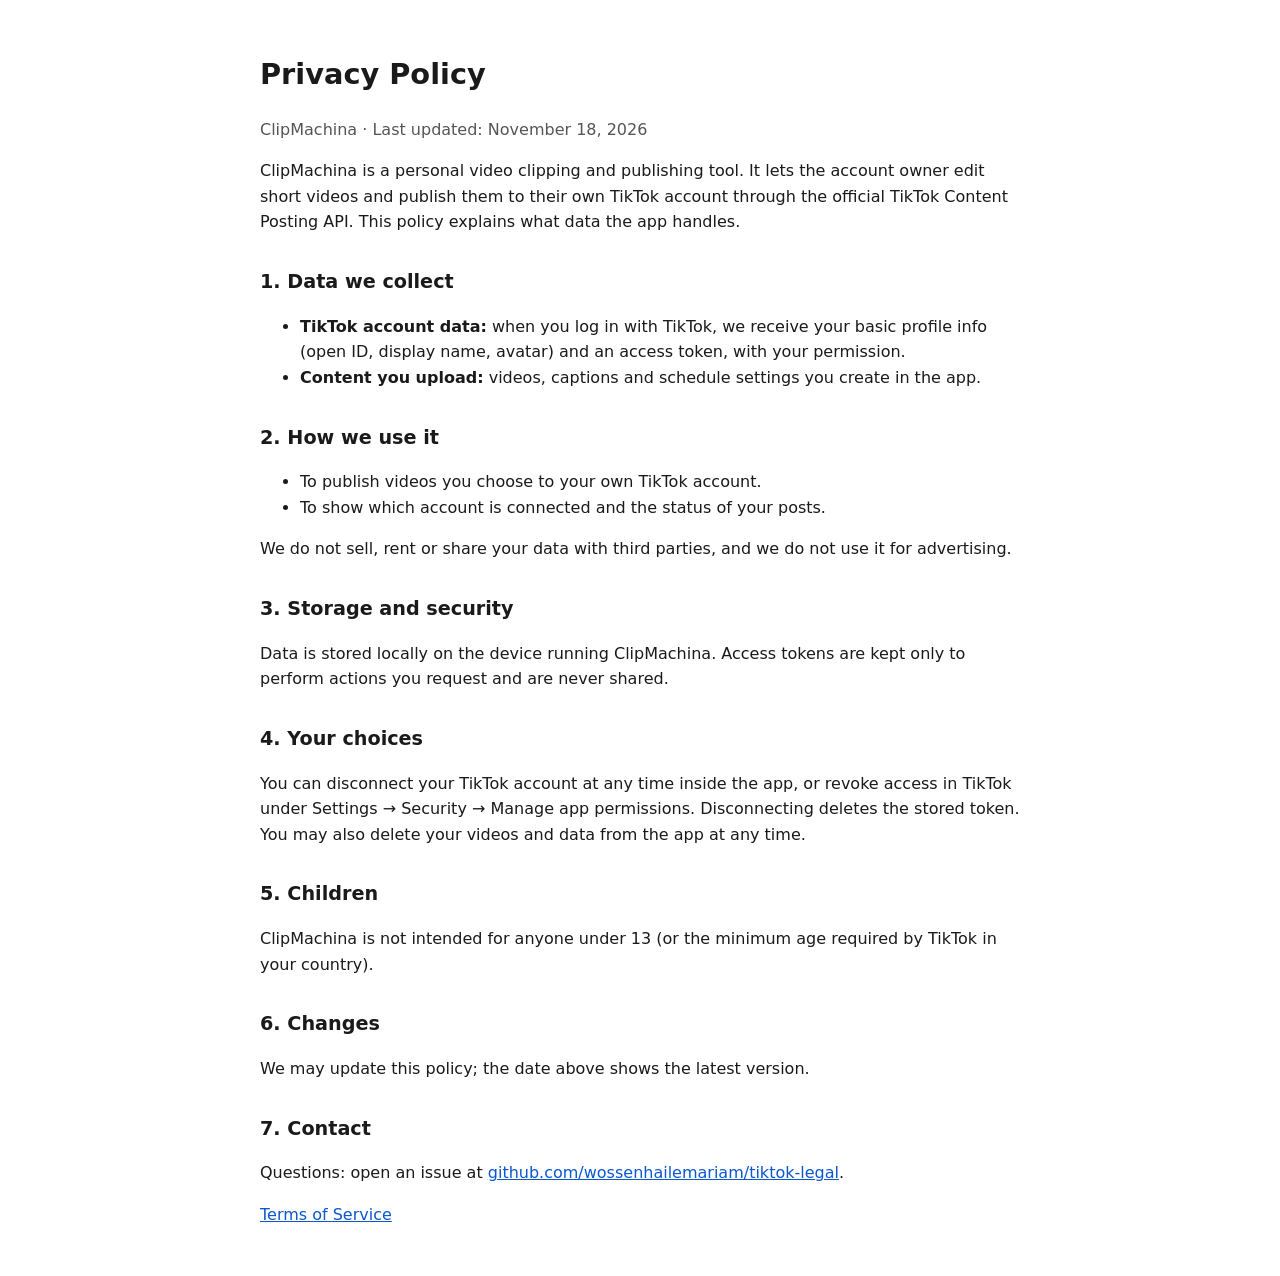
==== privacy.html @ 8a2cac64 "Add privacy and terms pages for Vercel Co-Authored-By: Claude Opus 5.5 <noreply@anthropic.com>" ====
<!doctype html><html lang="en"><head><meta charset="utf-8"><meta name="viewport" content="width=device-width,initial-scale=1"><title>Privacy Policy – ClipMachina</title><style>:root{--bg:#fff;--fg:#1a1a1a;--muted:#555;--link:#0b57d0}@media (prefers-color-scheme:dark){:root{--bg:#111;--fg:#eee;--muted:#aaa;--link:#8ab4f8}}body{background:var(--bg);color:var(--fg);font:16px/1.6 system-ui,sans-serif;max-width:760px;margin:0 auto;padding:32px 16px}h1{font-size:1.8rem}h2{font-size:1.2rem;margin-top:2rem}a{color:var(--link)}.muted{color:var(--muted)}</style></head><body>
<h1>Privacy Policy</h1><p class="muted">ClipMachina · Last updated: November 18, 2026</p>
<p>ClipMachina is a personal video clipping and publishing tool. It lets the account owner edit short videos and publish them to their own TikTok account through the official TikTok Content Posting API. This policy explains what data the app handles.</p>
<h2>1. Data we collect</h2><ul>
<li><b>TikTok account data:</b> when you log in with TikTok, we receive your basic profile info (open ID, display name, avatar) and an access token, with your permission.</li>
<li><b>Content you upload:</b> videos, captions and schedule settings you create in the app.</li></ul>
<h2>2. How we use it</h2><ul>
<li>To publish videos you choose to your own TikTok account.</li>
<li>To show which account is connected and the status of your posts.</li></ul>
<p>We do not sell, rent or share your data with third parties, and we do not use it for advertising.</p>
<h2>3. Storage and security</h2><p>Data is stored locally on the device running ClipMachina. Access tokens are kept only to perform actions you request and are never shared.</p>
<h2>4. Your choices</h2><p>You can disconnect your TikTok account at any time inside the app, or revoke access in TikTok under Settings → Security → Manage app permissions. Disconnecting deletes the stored token. You may also delete your videos and data from the app at any time.</p>
<h2>5. Children</h2><p>ClipMachina is not intended for anyone under 13 (or the minimum age required by TikTok in your country).</p>
<h2>6. Changes</h2><p>We may update this policy; the date above shows the latest version.</p>
<h2>7. Contact</h2><p>Questions: open an issue at <a href="https://github.com/wossenhailemariam/tiktok-legal/issues">github.com/wossenhailemariam/tiktok-legal</a>.</p>
<p><a href="/terms">Terms of Service</a></p></body></html>
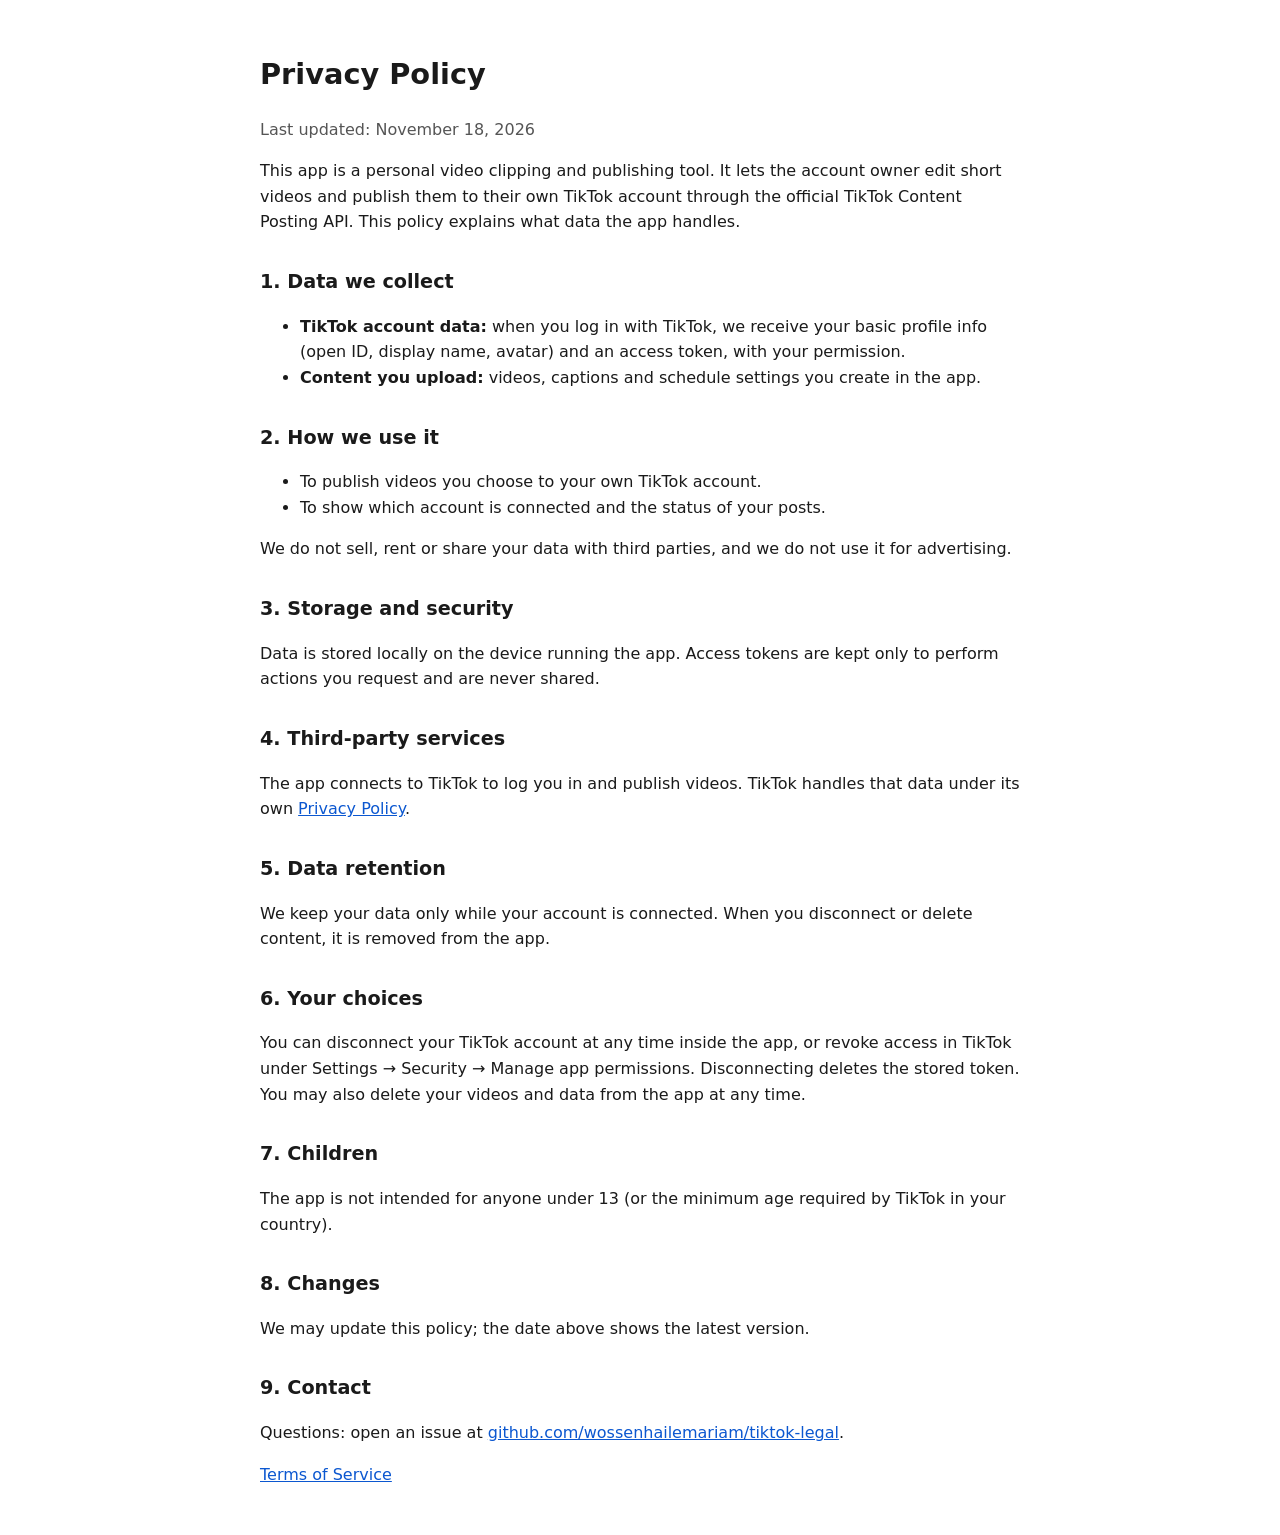
==== commit 867959d1: "Remove app name, add missing legal sections Co-Authored-By: Claude Opus 5.5 <noreply@anthropic.com>" ====
--- a/privacy.html
+++ b/privacy.html
@@ -1,6 +1,6 @@
-<!doctype html><html lang="en"><head><meta charset="utf-8"><meta name="viewport" content="width=device-width,initial-scale=1"><title>Privacy Policy – ClipMachina</title><style>:root{--bg:#fff;--fg:#1a1a1a;--muted:#555;--link:#0b57d0}@media (prefers-color-scheme:dark){:root{--bg:#111;--fg:#eee;--muted:#aaa;--link:#8ab4f8}}body{background:var(--bg);color:var(--fg);font:16px/1.6 system-ui,sans-serif;max-width:760px;margin:0 auto;padding:32px 16px}h1{font-size:1.8rem}h2{font-size:1.2rem;margin-top:2rem}a{color:var(--link)}.muted{color:var(--muted)}</style></head><body>
-<h1>Privacy Policy</h1><p class="muted">ClipMachina · Last updated: November 18, 2026</p>
-<p>ClipMachina is a personal video clipping and publishing tool. It lets the account owner edit short videos and publish them to their own TikTok account through the official TikTok Content Posting API. This policy explains what data the app handles.</p>
+<!doctype html><html lang="en"><head><meta charset="utf-8"><meta name="viewport" content="width=device-width,initial-scale=1"><title>Privacy Policy</title><style>:root{--bg:#fff;--fg:#1a1a1a;--muted:#555;--link:#0b57d0}@media (prefers-color-scheme:dark){:root{--bg:#111;--fg:#eee;--muted:#aaa;--link:#8ab4f8}}body{background:var(--bg);color:var(--fg);font:16px/1.6 system-ui,sans-serif;max-width:760px;margin:0 auto;padding:32px 16px}h1{font-size:1.8rem}h2{font-size:1.2rem;margin-top:2rem}a{color:var(--link)}.muted{color:var(--muted)}</style></head><body>
+<h1>Privacy Policy</h1><p class="muted">Last updated: November 18, 2026</p>
+<p>This app is a personal video clipping and publishing tool. It lets the account owner edit short videos and publish them to their own TikTok account through the official TikTok Content Posting API. This policy explains what data the app handles.</p>
 <h2>1. Data we collect</h2><ul>
 <li><b>TikTok account data:</b> when you log in with TikTok, we receive your basic profile info (open ID, display name, avatar) and an access token, with your permission.</li>
 <li><b>Content you upload:</b> videos, captions and schedule settings you create in the app.</li></ul>
@@ -8,9 +8,11 @@
 <li>To publish videos you choose to your own TikTok account.</li>
 <li>To show which account is connected and the status of your posts.</li></ul>
 <p>We do not sell, rent or share your data with third parties, and we do not use it for advertising.</p>
-<h2>3. Storage and security</h2><p>Data is stored locally on the device running ClipMachina. Access tokens are kept only to perform actions you request and are never shared.</p>
-<h2>4. Your choices</h2><p>You can disconnect your TikTok account at any time inside the app, or revoke access in TikTok under Settings → Security → Manage app permissions. Disconnecting deletes the stored token. You may also delete your videos and data from the app at any time.</p>
-<h2>5. Children</h2><p>ClipMachina is not intended for anyone under 13 (or the minimum age required by TikTok in your country).</p>
-<h2>6. Changes</h2><p>We may update this policy; the date above shows the latest version.</p>
-<h2>7. Contact</h2><p>Questions: open an issue at <a href="https://github.com/wossenhailemariam/tiktok-legal/issues">github.com/wossenhailemariam/tiktok-legal</a>.</p>
+<h2>3. Storage and security</h2><p>Data is stored locally on the device running the app. Access tokens are kept only to perform actions you request and are never shared.</p>
+<h2>4. Third-party services</h2><p>The app connects to TikTok to log you in and publish videos. TikTok handles that data under its own <a href="https://www.tiktok.com/legal/privacy-policy">Privacy Policy</a>.</p>
+<h2>5. Data retention</h2><p>We keep your data only while your account is connected. When you disconnect or delete content, it is removed from the app.</p>
+<h2>6. Your choices</h2><p>You can disconnect your TikTok account at any time inside the app, or revoke access in TikTok under Settings → Security → Manage app permissions. Disconnecting deletes the stored token. You may also delete your videos and data from the app at any time.</p>
+<h2>7. Children</h2><p>The app is not intended for anyone under 13 (or the minimum age required by TikTok in your country).</p>
+<h2>8. Changes</h2><p>We may update this policy; the date above shows the latest version.</p>
+<h2>9. Contact</h2><p>Questions: open an issue at <a href="https://github.com/wossenhailemariam/tiktok-legal/issues">github.com/wossenhailemariam/tiktok-legal</a>.</p>
 <p><a href="/terms">Terms of Service</a></p></body></html>
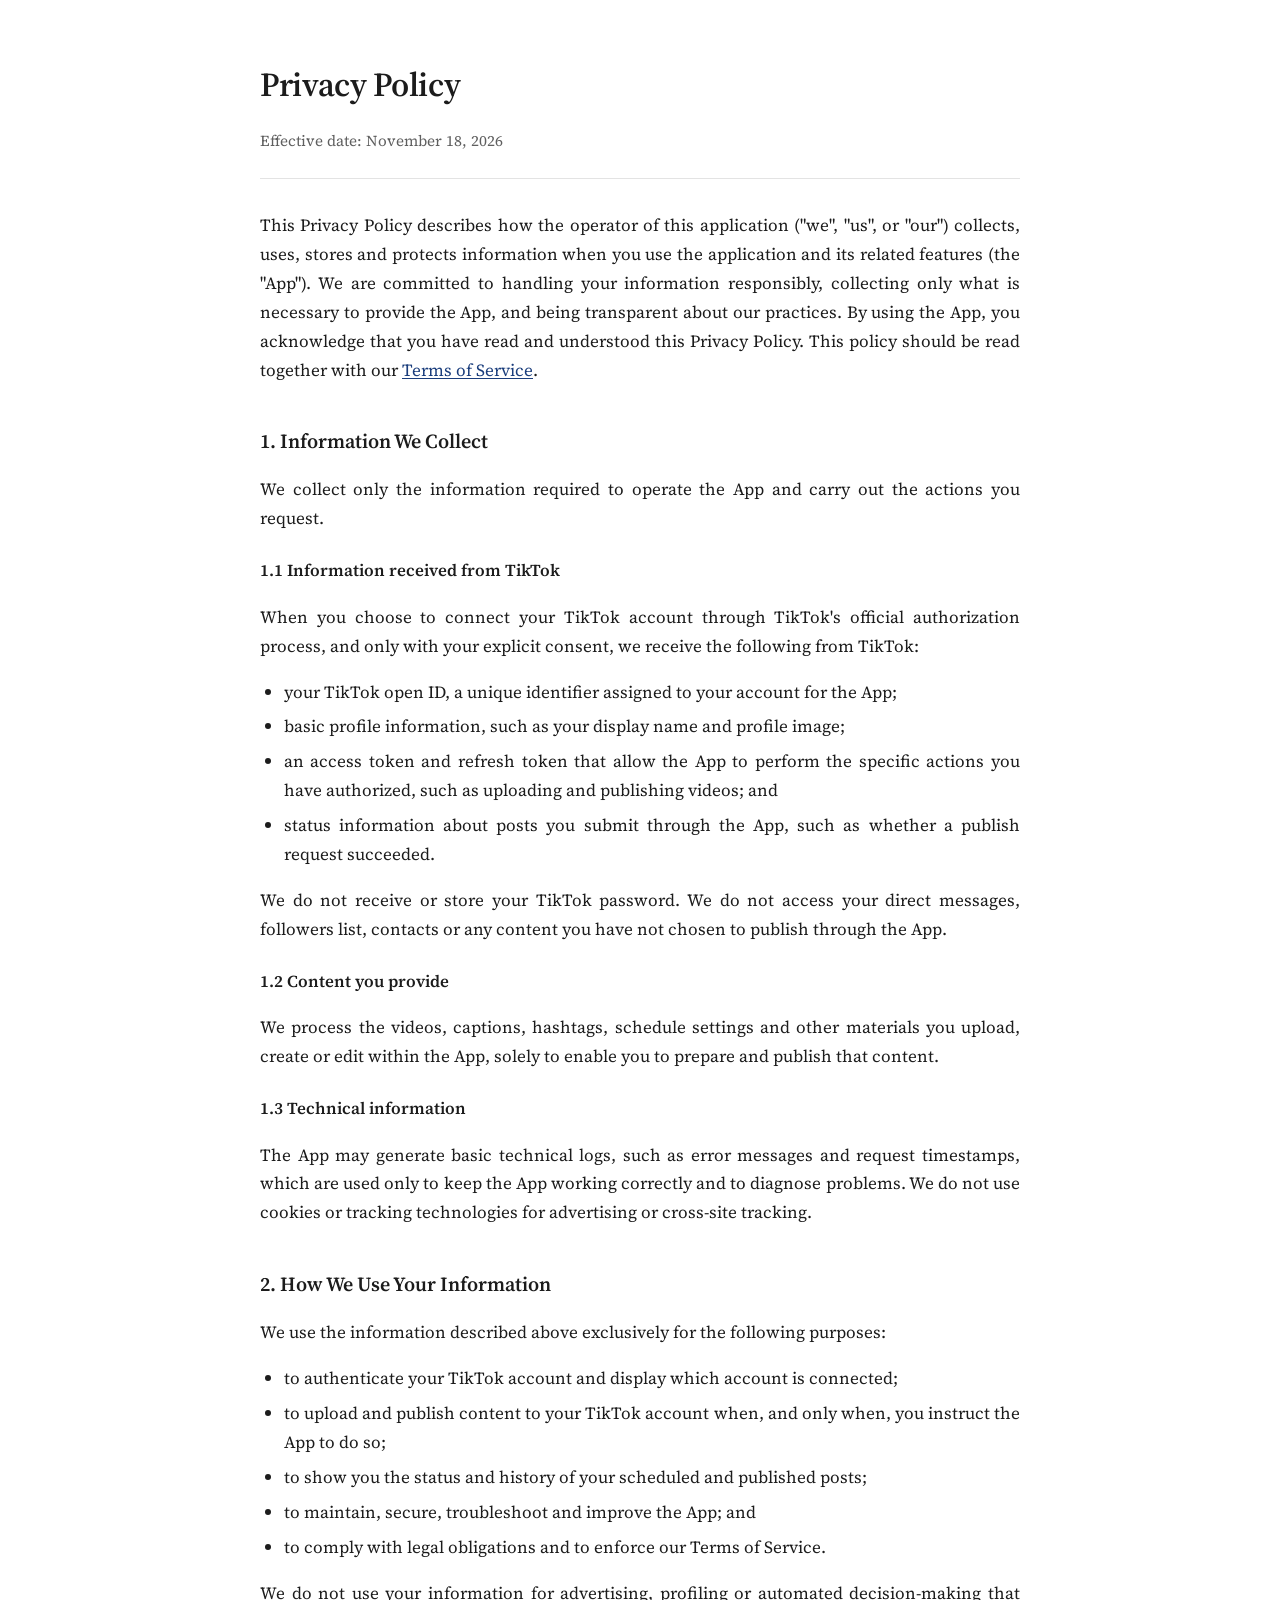
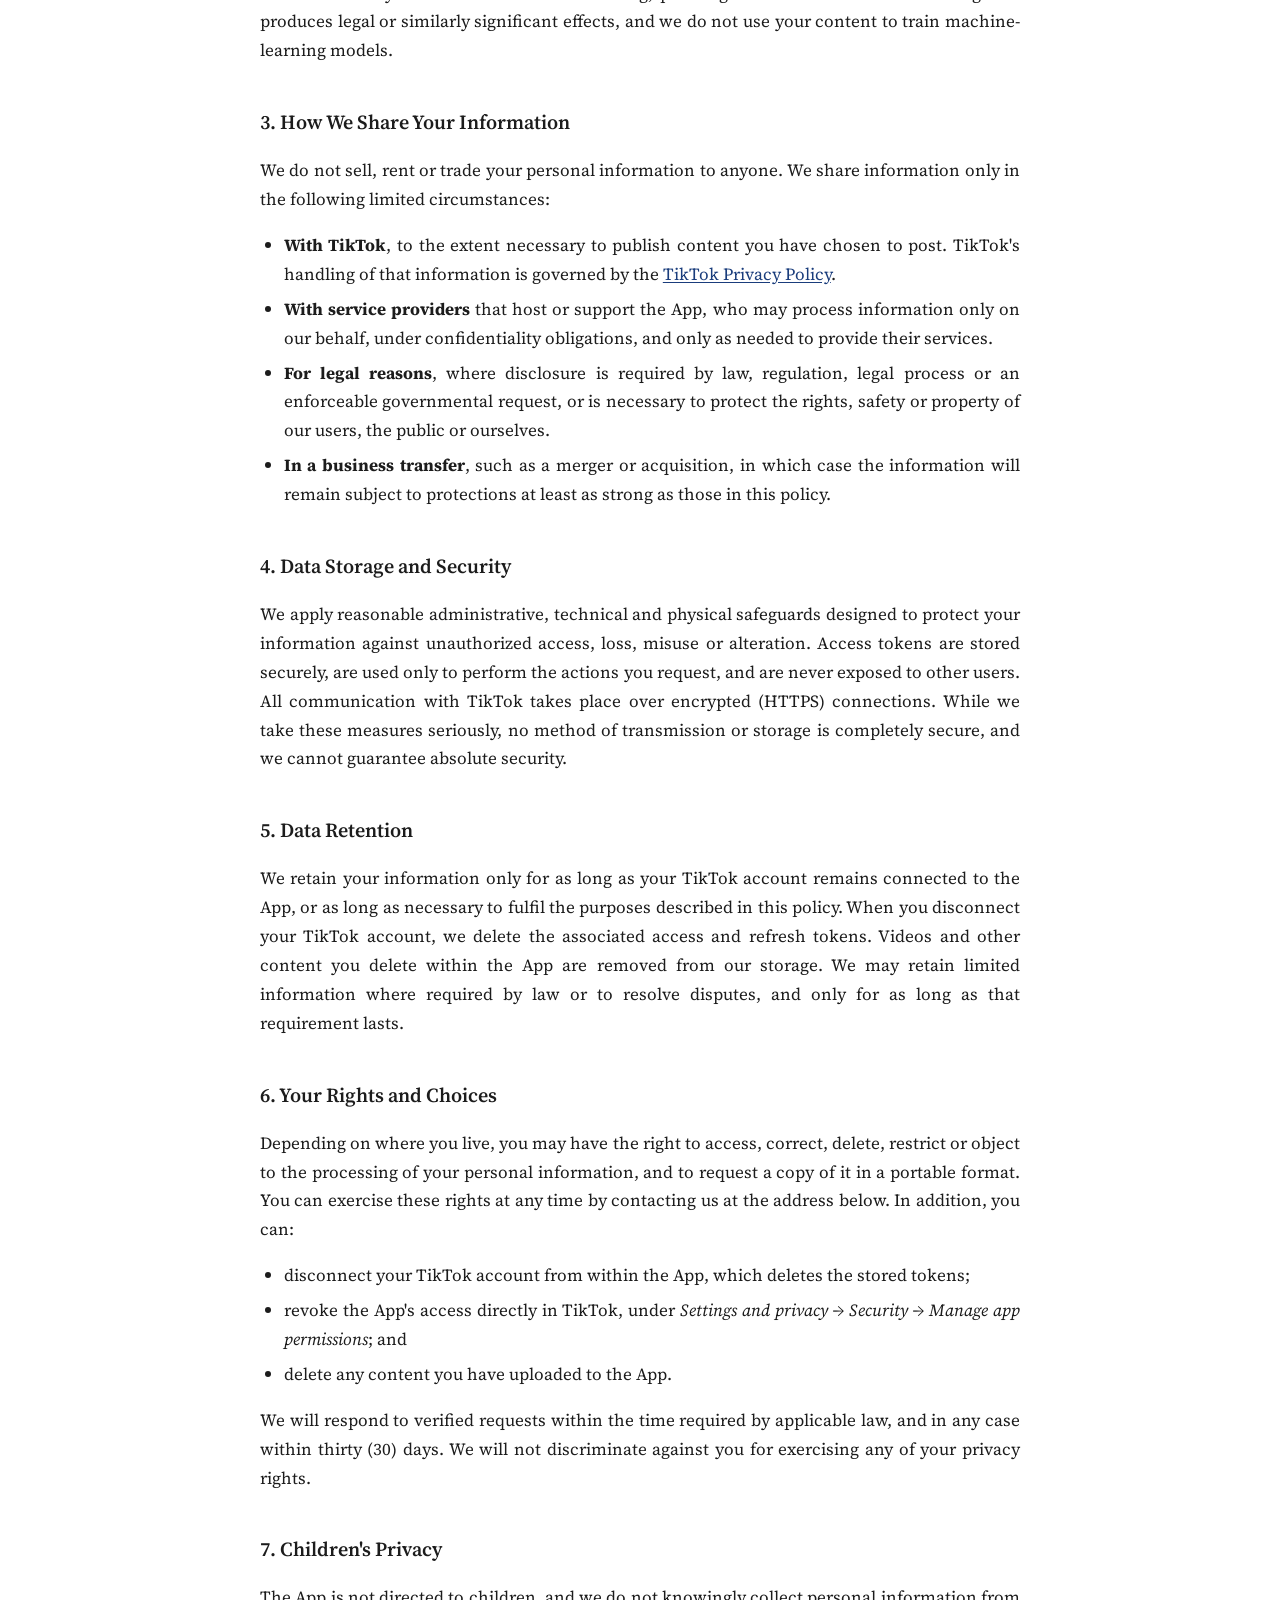
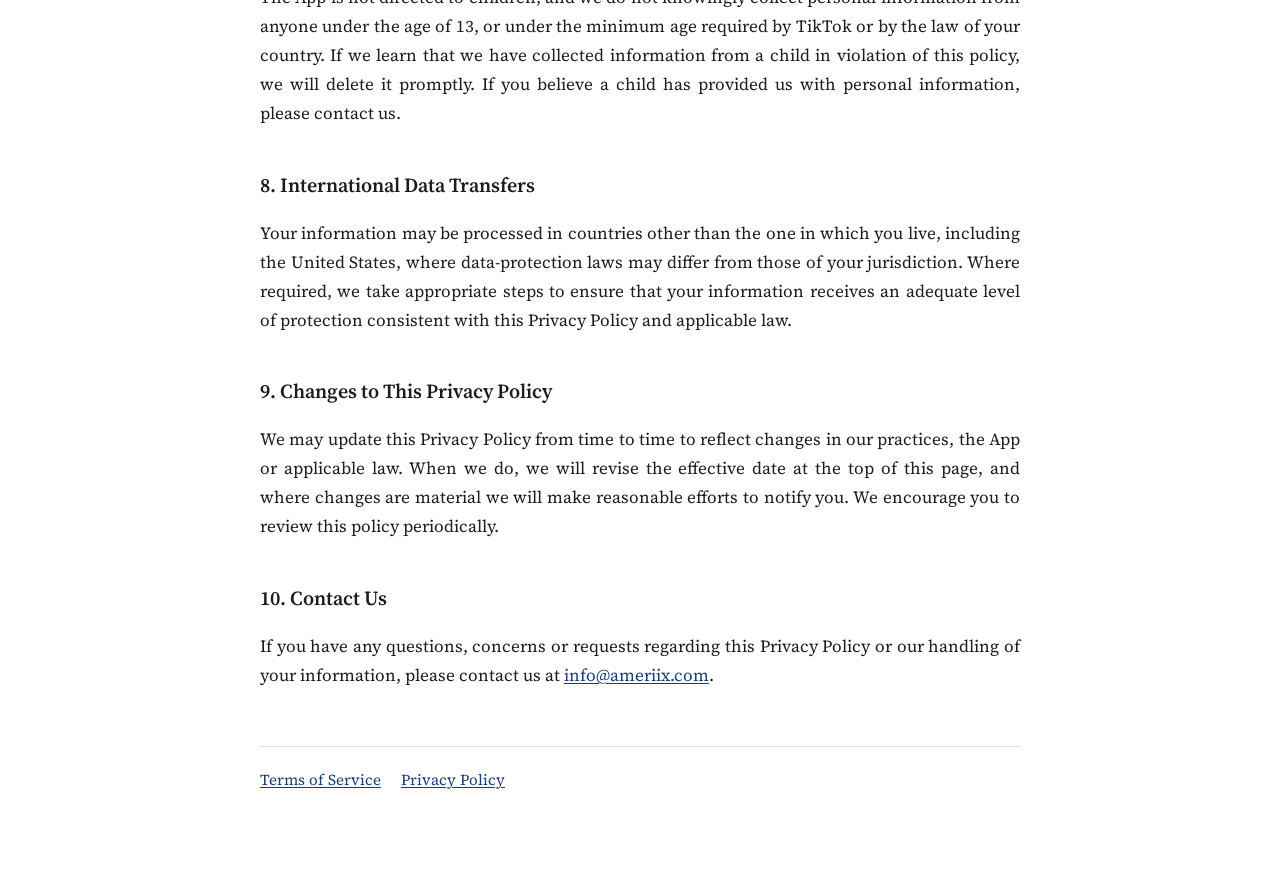
==== commit 3f8f5681: "Professional rewrite of terms and privacy, serif font, contact email Co-Authored-By: Claude Opus 5.5" ====
--- a/privacy.html
+++ b/privacy.html
@@ -1,18 +1,85 @@
-<!doctype html><html lang="en"><head><meta charset="utf-8"><meta name="viewport" content="width=device-width,initial-scale=1"><title>Privacy Policy</title><style>:root{--bg:#fff;--fg:#1a1a1a;--muted:#555;--link:#0b57d0}@media (prefers-color-scheme:dark){:root{--bg:#111;--fg:#eee;--muted:#aaa;--link:#8ab4f8}}body{background:var(--bg);color:var(--fg);font:16px/1.6 system-ui,sans-serif;max-width:760px;margin:0 auto;padding:32px 16px}h1{font-size:1.8rem}h2{font-size:1.2rem;margin-top:2rem}a{color:var(--link)}.muted{color:var(--muted)}</style></head><body>
-<h1>Privacy Policy</h1><p class="muted">Last updated: November 18, 2026</p>
-<p>This app is a personal video clipping and publishing tool. It lets the account owner edit short videos and publish them to their own TikTok account through the official TikTok Content Posting API. This policy explains what data the app handles.</p>
-<h2>1. Data we collect</h2><ul>
-<li><b>TikTok account data:</b> when you log in with TikTok, we receive your basic profile info (open ID, display name, avatar) and an access token, with your permission.</li>
-<li><b>Content you upload:</b> videos, captions and schedule settings you create in the app.</li></ul>
-<h2>2. How we use it</h2><ul>
-<li>To publish videos you choose to your own TikTok account.</li>
-<li>To show which account is connected and the status of your posts.</li></ul>
-<p>We do not sell, rent or share your data with third parties, and we do not use it for advertising.</p>
-<h2>3. Storage and security</h2><p>Data is stored locally on the device running the app. Access tokens are kept only to perform actions you request and are never shared.</p>
-<h2>4. Third-party services</h2><p>The app connects to TikTok to log you in and publish videos. TikTok handles that data under its own <a href="https://www.tiktok.com/legal/privacy-policy">Privacy Policy</a>.</p>
-<h2>5. Data retention</h2><p>We keep your data only while your account is connected. When you disconnect or delete content, it is removed from the app.</p>
-<h2>6. Your choices</h2><p>You can disconnect your TikTok account at any time inside the app, or revoke access in TikTok under Settings → Security → Manage app permissions. Disconnecting deletes the stored token. You may also delete your videos and data from the app at any time.</p>
-<h2>7. Children</h2><p>The app is not intended for anyone under 13 (or the minimum age required by TikTok in your country).</p>
-<h2>8. Changes</h2><p>We may update this policy; the date above shows the latest version.</p>
-<h2>9. Contact</h2><p>Questions: open an issue at <a href="https://github.com/wossenhailemariam/tiktok-legal/issues">github.com/wossenhailemariam/tiktok-legal</a>.</p>
-<p><a href="/terms">Terms of Service</a></p></body></html>
+<!doctype html>
+<html lang="en">
+<head>
+<meta charset="utf-8">
+<meta name="viewport" content="width=device-width,initial-scale=1">
+<title>Privacy Policy</title>
+<link rel="preconnect" href="https://fonts.googleapis.com">
+<link rel="preconnect" href="https://fonts.gstatic.com" crossorigin>
+<link href="https://fonts.googleapis.com/css2?family=Source+Serif+4:wght@400;600&display=swap" rel="stylesheet">
+<link rel="stylesheet" href="/style.css">
+</head>
+<body>
+<main>
+<h1>Privacy Policy</h1>
+<p class="meta">Effective date: November 18, 2026</p>
+
+<p>This Privacy Policy describes how the operator of this application ("we", "us", or "our") collects, uses, stores and protects information when you use the application and its related features (the "App"). We are committed to handling your information responsibly, collecting only what is necessary to provide the App, and being transparent about our practices. By using the App, you acknowledge that you have read and understood this Privacy Policy. This policy should be read together with our <a href="/terms">Terms of Service</a>.</p>
+
+<h2>1. Information We Collect</h2>
+<p>We collect only the information required to operate the App and carry out the actions you request.</p>
+<h3>1.1 Information received from TikTok</h3>
+<p>When you choose to connect your TikTok account through TikTok's official authorization process, and only with your explicit consent, we receive the following from TikTok:</p>
+<ul>
+<li>your TikTok open ID, a unique identifier assigned to your account for the App;</li>
+<li>basic profile information, such as your display name and profile image;</li>
+<li>an access token and refresh token that allow the App to perform the specific actions you have authorized, such as uploading and publishing videos; and</li>
+<li>status information about posts you submit through the App, such as whether a publish request succeeded.</li>
+</ul>
+<p>We do not receive or store your TikTok password. We do not access your direct messages, followers list, contacts or any content you have not chosen to publish through the App.</p>
+<h3>1.2 Content you provide</h3>
+<p>We process the videos, captions, hashtags, schedule settings and other materials you upload, create or edit within the App, solely to enable you to prepare and publish that content.</p>
+<h3>1.3 Technical information</h3>
+<p>The App may generate basic technical logs, such as error messages and request timestamps, which are used only to keep the App working correctly and to diagnose problems. We do not use cookies or tracking technologies for advertising or cross-site tracking.</p>
+
+<h2>2. How We Use Your Information</h2>
+<p>We use the information described above exclusively for the following purposes:</p>
+<ul>
+<li>to authenticate your TikTok account and display which account is connected;</li>
+<li>to upload and publish content to your TikTok account when, and only when, you instruct the App to do so;</li>
+<li>to show you the status and history of your scheduled and published posts;</li>
+<li>to maintain, secure, troubleshoot and improve the App; and</li>
+<li>to comply with legal obligations and to enforce our Terms of Service.</li>
+</ul>
+<p>We do not use your information for advertising, profiling or automated decision-making that produces legal or similarly significant effects, and we do not use your content to train machine-learning models.</p>
+
+<h2>3. How We Share Your Information</h2>
+<p>We do not sell, rent or trade your personal information to anyone. We share information only in the following limited circumstances:</p>
+<ul>
+<li><b>With TikTok</b>, to the extent necessary to publish content you have chosen to post. TikTok's handling of that information is governed by the <a href="https://www.tiktok.com/legal/privacy-policy">TikTok Privacy Policy</a>.</li>
+<li><b>With service providers</b> that host or support the App, who may process information only on our behalf, under confidentiality obligations, and only as needed to provide their services.</li>
+<li><b>For legal reasons</b>, where disclosure is required by law, regulation, legal process or an enforceable governmental request, or is necessary to protect the rights, safety or property of our users, the public or ourselves.</li>
+<li><b>In a business transfer</b>, such as a merger or acquisition, in which case the information will remain subject to protections at least as strong as those in this policy.</li>
+</ul>
+
+<h2>4. Data Storage and Security</h2>
+<p>We apply reasonable administrative, technical and physical safeguards designed to protect your information against unauthorized access, loss, misuse or alteration. Access tokens are stored securely, are used only to perform the actions you request, and are never exposed to other users. All communication with TikTok takes place over encrypted (HTTPS) connections. While we take these measures seriously, no method of transmission or storage is completely secure, and we cannot guarantee absolute security.</p>
+
+<h2>5. Data Retention</h2>
+<p>We retain your information only for as long as your TikTok account remains connected to the App, or as long as necessary to fulfil the purposes described in this policy. When you disconnect your TikTok account, we delete the associated access and refresh tokens. Videos and other content you delete within the App are removed from our storage. We may retain limited information where required by law or to resolve disputes, and only for as long as that requirement lasts.</p>
+
+<h2>6. Your Rights and Choices</h2>
+<p>Depending on where you live, you may have the right to access, correct, delete, restrict or object to the processing of your personal information, and to request a copy of it in a portable format. You can exercise these rights at any time by contacting us at the address below. In addition, you can:</p>
+<ul>
+<li>disconnect your TikTok account from within the App, which deletes the stored tokens;</li>
+<li>revoke the App's access directly in TikTok, under <i>Settings and privacy → Security → Manage app permissions</i>; and</li>
+<li>delete any content you have uploaded to the App.</li>
+</ul>
+<p>We will respond to verified requests within the time required by applicable law, and in any case within thirty (30) days. We will not discriminate against you for exercising any of your privacy rights.</p>
+
+<h2>7. Children's Privacy</h2>
+<p>The App is not directed to children, and we do not knowingly collect personal information from anyone under the age of 13, or under the minimum age required by TikTok or by the law of your country. If we learn that we have collected information from a child in violation of this policy, we will delete it promptly. If you believe a child has provided us with personal information, please contact us.</p>
+
+<h2>8. International Data Transfers</h2>
+<p>Your information may be processed in countries other than the one in which you live, including the United States, where data-protection laws may differ from those of your jurisdiction. Where required, we take appropriate steps to ensure that your information receives an adequate level of protection consistent with this Privacy Policy and applicable law.</p>
+
+<h2>9. Changes to This Privacy Policy</h2>
+<p>We may update this Privacy Policy from time to time to reflect changes in our practices, the App or applicable law. When we do, we will revise the effective date at the top of this page, and where changes are material we will make reasonable efforts to notify you. We encourage you to review this policy periodically.</p>
+
+<h2>10. Contact Us</h2>
+<p>If you have any questions, concerns or requests regarding this Privacy Policy or our handling of your information, please contact us at <a href="mailto:info@ameriix.com">info@ameriix.com</a>.</p>
+
+<footer><a href="/terms">Terms of Service</a><a href="/privacy">Privacy Policy</a></footer>
+</main>
+</body>
+</html>
--- a/style.css
+++ b/style.css
@@ -0,0 +1,58 @@
+:root {
+  --bg: #ffffff;
+  --fg: #1c1c1c;
+  --muted: #5f5f5f;
+  --rule: #e3e3e3;
+  --link: #1a3d7c;
+}
+@media (prefers-color-scheme: dark) {
+  :root {
+    --bg: #121212;
+    --fg: #e8e8e8;
+    --muted: #a0a0a0;
+    --rule: #2e2e2e;
+    --link: #9db8ea;
+  }
+}
+* { box-sizing: border-box; }
+body {
+  background: var(--bg);
+  color: var(--fg);
+  font-family: "Source Serif 4", Georgia, "Times New Roman", serif;
+  font-size: 17px;
+  line-height: 1.7;
+  margin: 0;
+  padding: 56px 16px 80px;
+}
+main { max-width: 760px; margin: 0 auto; }
+h1 {
+  font-size: 2.1rem;
+  font-weight: 600;
+  letter-spacing: -0.01em;
+  margin: 0 0 6px;
+}
+.meta {
+  color: var(--muted);
+  font-size: 0.95rem;
+  padding-bottom: 24px;
+  border-bottom: 1px solid var(--rule);
+  margin-bottom: 32px;
+}
+h2 {
+  font-size: 1.25rem;
+  font-weight: 600;
+  margin: 40px 0 10px;
+}
+h3 { font-size: 1.05rem; font-weight: 600; margin: 24px 0 6px; }
+p, li { text-align: justify; hyphens: auto; }
+ul { padding-left: 1.4em; }
+li { margin-bottom: 6px; }
+a { color: var(--link); text-underline-offset: 2px; }
+footer {
+  margin-top: 56px;
+  padding-top: 20px;
+  border-top: 1px solid var(--rule);
+  color: var(--muted);
+  font-size: 0.95rem;
+}
+footer a { margin-right: 20px; }
